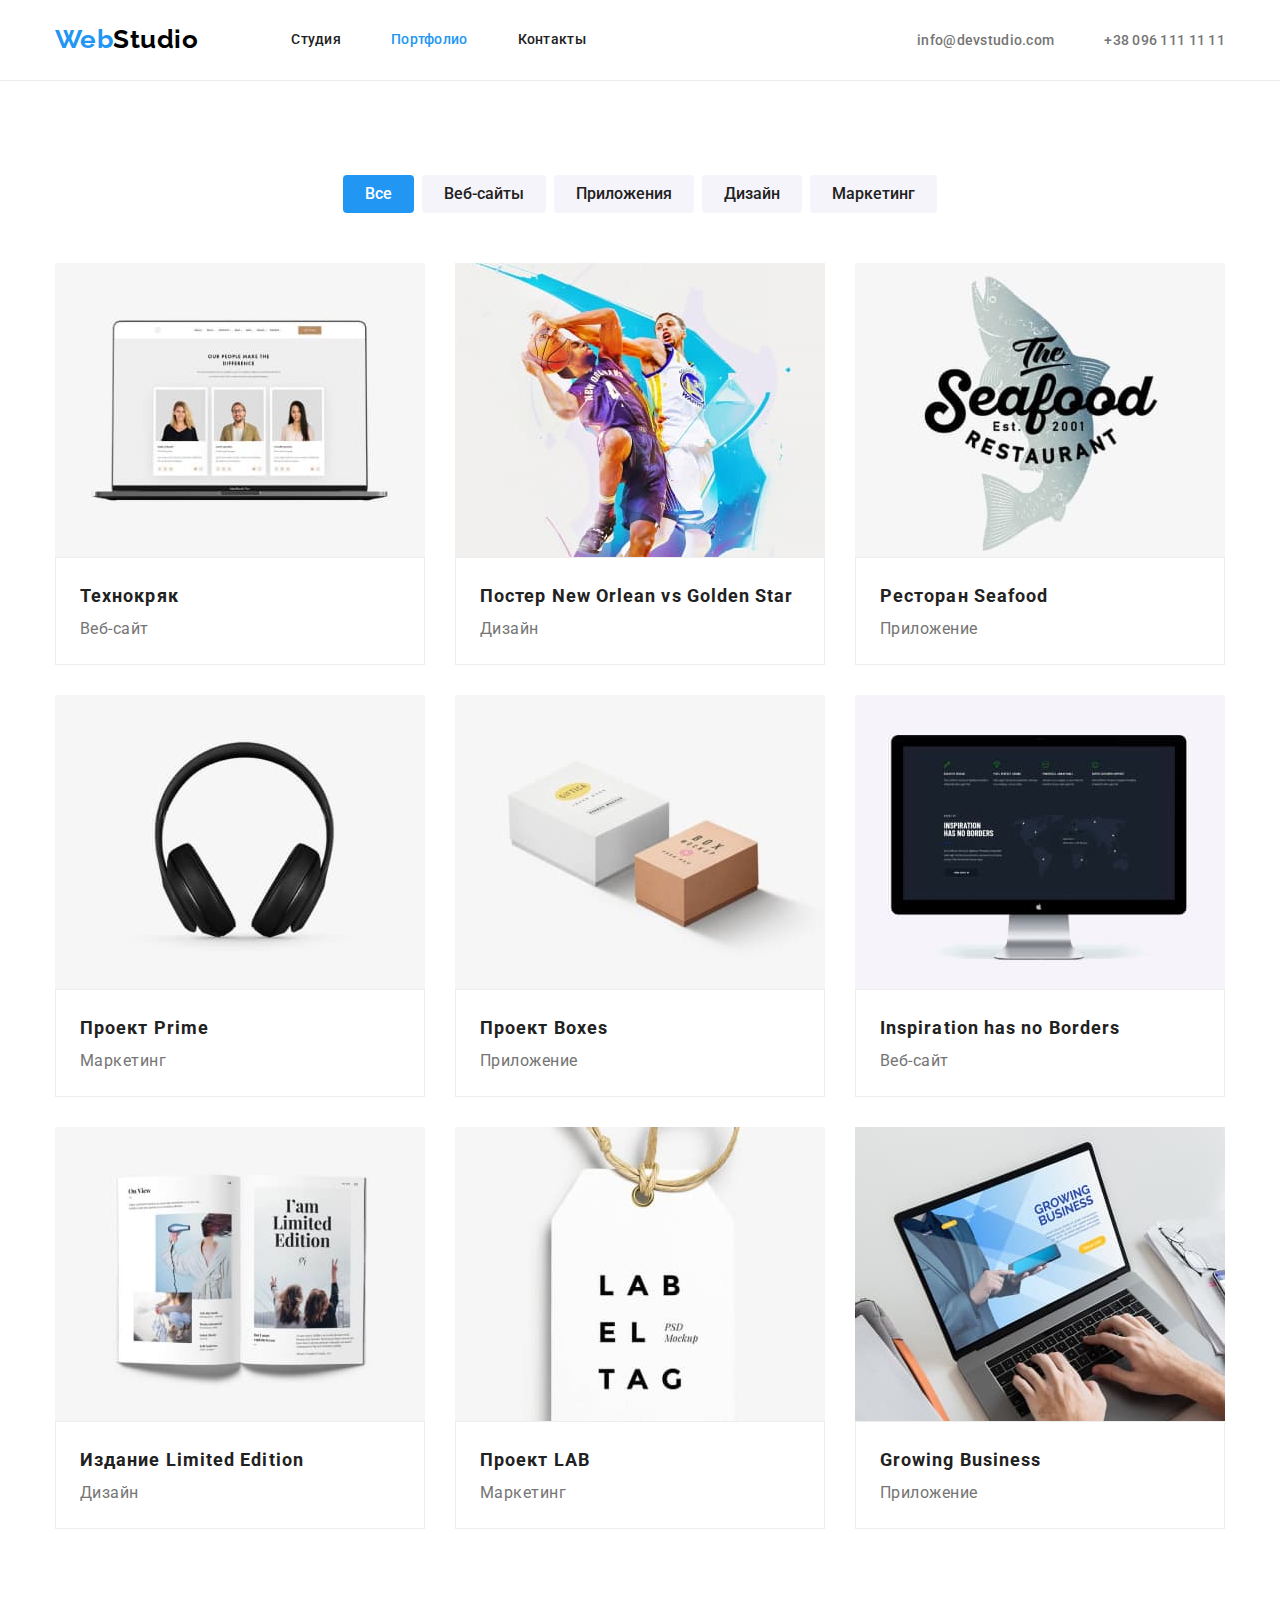
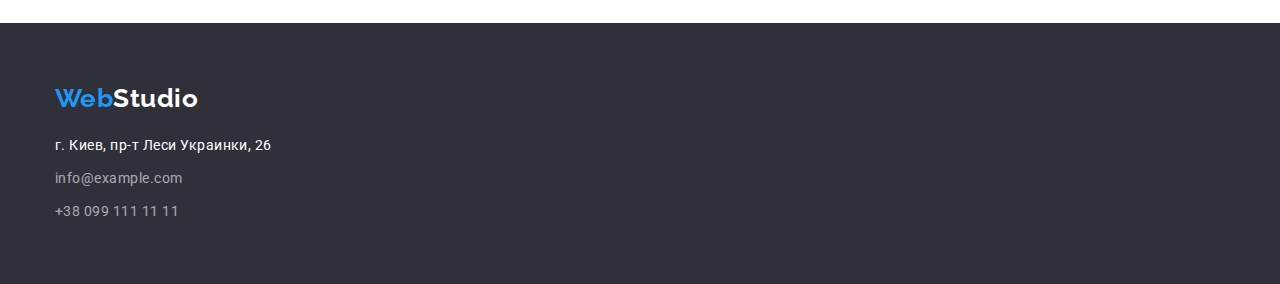
==== portfolio.html @ 56ecabae "Created starter tree" ====
<!DOCTYPE html>
<html lang="en">
  <head>
    <meta charset="UTF-8" />
    <meta http-equiv="X-UA-Compatible" content="IE=edge" />
    <meta name="viewport" content="width=device-width, initial-scale=1.0" />
    <title>Document</title>
    <link rel="preconnect" href="https://fonts.googleapis.com" />
    <link rel="preconnect" href="https://fonts.gstatic.com" crossorigin />
    <link
      href="https://fonts.googleapis.com/css2?family=Raleway:wght@700&family=Roboto:wght@400;500;700;900&display=swap"
      rel="stylesheet"
    />
    <link
      rel="stylesheet"
      href="https://cdnjs.cloudflare.com/ajax/libs/modern-normalize/1.1.0/modern-normalize.min.css"
    />
    <link rel="stylesheet" href="./css/styles.css" />
  </head>
  <body>
    <!-- Шапка -->
    <header>
      <div class="container main-nav">
        <a href="" class="logo"><span>Web</span>Studio</a>
        <nav>
          <ul class="site-nav list">
            <li class="item"><a href="./index.html" class="link">Студия</a></li>
            <li class="item"><a href="" class="link current">Портфолио</a></li>
            <li class="item"><a href="" class="link">Контакты</a></li>
          </ul>
        </nav>
        <ul class="auth-nav list">
          <li class="item">
            <a href="mailto:info@devstudio.com" class="link">info@devstudio.com</a>
          </li>
          <li class="item"><a href="tel:+380961111111" class="link">+38 096 111 11 11</a></li>
        </ul>
      </div>
    </header>
    <!-- Мейн -->
    <main>
      <section class="section projects">
        <div class="container">
          <h1 hidden>Наши проекты</h1>
          <ul class="list buttons">
            <li class="item"><button type="button" class="button-item active">Все</button></li>
            <li class="item"><button type="button" class="button-item">Веб-сайты</button></li>
            <li class="item"><button type="button" class="button-item">Приложения</button></li>
            <li class="item"><button type="button" class="button-item">Дизайн</button></li>
            <li class="item"><button type="button" class="button-item">Маркетинг</button></li>
          </ul>
          <ul class="list project">
            <li class="item">
              <a href="" class="link"
                ><img src="./images/tehno.jpg" alt="Технокряк" width="370" />
                <div class="content">
                  <h2 class="project-title">Технокряк</h2>
                  <p class="project-type">Веб-сайт</p>
                </div></a
              >
            </li>
            <li class="item">
              <a href="" class="link"
                ><img
                  src="./images/poster.jpg"
                  alt="Постер New Orlean vs Golden Star"
                  width="370"
                />
                <div class="content">
                  <h2 class="project-title">Постер New Orlean vs Golden Star</h2>
                  <p class="project-type">Дизайн</p>
                </div></a
              >
            </li>
            <li class="item">
              <a href="" class="link"
                ><img src="./images/resto.jpg" alt="Ресторан Seafood" width="370" />
                <div class="content">
                  <h2 class="project-title">Ресторан Seafood</h2>
                  <p class="project-type">Приложение</p>
                </div></a
              >
            </li>
            <li class="item">
              <a href="" class="link"
                ><img src="./images/prime.jpg" alt="Проект Prime" width="370" />
                <div class="content">
                  <h2 class="project-title">Проект Prime</h2>
                  <p class="project-type">Маркетинг</p>
                </div></a
              >
            </li>
            <li class="item">
              <a href="" class="link"
                ><img src="./images/boxes.jpg" alt="Проект Boxes" width="370" />
                <div class="content">
                  <h2 class="project-title">Проект Boxes</h2>
                  <p class="project-type">Приложение</p>
                </div></a
              >
            </li>
            <li class="item">
              <a href="" class="link"
                ><img src="./images/inspiration.jpg" alt="Inspiration has no Borders" width="370" />
                <div class="content">
                  <h2 class="project-title">Inspiration has no Borders</h2>
                  <p class="project-type">Веб-сайт</p>
                </div></a
              >
            </li>
            <li class="item">
              <a href="" class="link"
                ><img src="./images/limited.jpg" alt="Издание Limited Edition" width="370" />
                <div class="content">
                  <h2 class="project-title">Издание Limited Edition</h2>
                  <p class="project-type">Дизайн</p>
                </div></a
              >
            </li>
            <li class="item">
              <a href="" class="link"
                ><img src="./images/lab.jpg" alt="Проект LAB" width="370" />
                <div class="content">
                  <h2 class="project-title">Проект LAB</h2>
                  <p class="project-type">Маркетинг</p>
                </div></a
              >
            </li>
            <li class="item">
              <a href="" class="link"
                ><img src="./images/growing.jpg" alt="Growing Business" width="370" />
                <div class="content">
                  <h2 class="project-title">Growing Business</h2>
                  <p class="project-type">Приложение</p>
                </div></a
              >
            </li>
          </ul>
        </div>
      </section>
    </main>
    <!-- Футер -->
    <footer class="bottom">
      <div class="container">
        <a href="" class="logo"><span>Web</span>Studio</a>
        <address>
          <ul class="adress-list list">
            <li class="item">г. Киев, пр-т Леси Украинки, 26</li>
            <li class="item">
              <a href="mailto:info@example.com" class="link">info@example.com</a>
            </li>
            <li class="item"><a href="tel:+380991111111" class="link">+38 099 111 11 11</a></li>
          </ul>
        </address>
      </div>
    </footer>
  </body>
</html>
---- css/styles.css ----
/* Цвет основного текста : #757575 */
/* Вторичный цвет текста #212121 */
/* Белый цвет #FFFFFF */
/* Цвет акцента #2196F3 */
/* Вторичный цвет фона #F5F4FA */

:root {
  --primary-text-color: #757575;
  --secondary-text-color: #212121;
  --accent-color: #2196f3;
  --bg-section-color: #2f303a;
  --secondary-bg-color: #f5f4fa;
  --white-color: #ffffff;
  --footer-color-adress: rgba(255, 255, 255, 0.6);
  --black-color: #000000;
}

body {
  background-color: var(--white-color);
  color: var(--primary-text-color);
  font-family: 'Roboto', sans-serif;
  letter-spacing: 0.03em;
}

.list {
  list-style: none;
}

h1,
h2,
h3,
h4,
h5,
h6,
p,
ul {
  margin: 0;
  padding: 0;
}

.container {
  margin-left: auto;
  margin-right: auto;
  width: 1200px;
  padding-left: 15px;
  padding-right: 15px;
}
.section {
  padding-top: 94px;
  padding-bottom: 94px;
}

img {
  display: block;
}
/* Шапка */
header {
  border-bottom: 1px solid #ececec;
}
.logo {
  margin-right: 93px;

  color: var(--black-color);
  font-family: 'Raleway', sans-serif;
  font-weight: 700;
  font-size: 26px;
  line-height: 1.2;
  text-decoration: none;
}
.logo span {
  color: var(--accent-color);
}

/* main-nav */
.main-nav {
  display: flex;
  align-items: center;
}

.site-nav {
  display: flex;
}

.site-nav .item {
  margin-right: 50px;
}

.site-nav .item:last-child {
  margin-right: 0;
}

.site-nav .link {
  display: block;
  padding-top: 32px;
  padding-bottom: 32px;
  color: var(--secondary-text-color);
  font-weight: 500;
  font-size: 14px;
  line-height: 1.14;
  letter-spacing: 0.02em;
  text-decoration: none;
}
.site-nav .link:hover,
.site-nav .link:focus {
  color: var(--accent-color);
}
.link.current {
  color: var(--accent-color);
}

.auth-nav {
  display: flex;
  margin-left: auto;
}

.auth-nav .item + .item {
  margin-left: 50px;
}

.auth-nav .link {
  padding-top: 32px;
  padding-bottom: 32px;

  color: var(--primary-text-color);
  font-weight: 500;
  font-size: 14px;
  line-height: 1.14;
  letter-spacing: 0.02em;
  text-decoration: none;
}
.auth-nav .link:hover,
.auth-nav .link:focus {
  color: var(--accent-color);
}

/* Герой */
.hero {
  padding: 200px 0;

  background-color: var(--bg-section-color);
  text-align: center;
}
.hero-title {
  margin: 0 auto;
  max-width: 650px;

  color: var(--white-color);
  font-weight: 900;
  font-size: 44px;
  line-height: 1.36;
  letter-spacing: 0.06em;
  text-transform: uppercase;
}
.hero button {
  display: inline-block;
  margin-top: 30px;
  padding: 10px 32px;
  border-radius: 4px;
  min-width: 200px;
  height: 50px;

  background-color: var(--accent-color);
  color: var(--white-color);
  cursor: pointer;
  font-family: inherit;
  font-weight: 700;
  font-size: 16px;
  line-height: 1.88;
  letter-spacing: 0.06em;
}

.hero button:focus,
.hero button:hover {
  background-color: #188ce8;
}

/* Особенности */
.features.list {
  display: flex;
}

.features > .item:not(:last-child) {
  margin-right: 30px;
}

.features .title {
  margin-bottom: 10px;

  color: var(--secondary-text-color);
  font-weight: 700;
  font-size: 14px;
  line-height: 1.14;
  text-transform: uppercase;
}
.features p {
  font-size: 14px;
  line-height: 1.71;
}

/* Чем мы занимаемся */
.section-wedo {
  padding-top: 0;
}

.section-wedo .list {
  display: flex;
  margin-top: 50px;
}

.section-wedo .item:nth-child(-n + 2) {
  margin-right: 30px;
}

.section-wedo img {
  display: block;
}

.section-wedo .title {
  color: var(--secondary-text-color);
  font-weight: 700;
  font-size: 36px;
  line-height: 1.17;
  text-align: center;
}

/* Наша команда */
.section-teem .list {
  display: flex;
}

.section .wrapper {
  padding: 30px 0;

  background-color: var(--white-color);
  border-radius: 0px 0px 4px 4px;
}

.section-teem .item {
  flex-basis: calc((100%-90) / 4);
  margin-right: 30px;

  text-align: center;
  box-shadow: 0px 1px 3px rgba(0, 0, 0, 0.12), 0px 1px 1px rgba(0, 0, 0, 0.14),
    0px 2px 1px rgba(0, 0, 0, 0.2);
  border-radius: 0px 0px 4px 4px;
}

.section-teem .item:nth-child(4) {
  margin-right: 0;
}

.section-teem {
  background-color: var(--secondary-bg-color);
}
.teem-title {
  margin-bottom: 50px;

  color: var(--secondary-text-color);
  font-weight: 700;
  font-size: 36px;
  line-height: 1.17;
  text-align: center;
}
.teem {
  color: var(--secondary-text-color);
}
.teem-name {
  margin-bottom: 10px;

  color: var(--secondary-text-color);
  font-weight: 500;
  font-size: 16px;
  line-height: 1.18;
}

.role {
  font-size: 16px;
  line-height: 1.18;
}
/* Футер */
.bottom {
  padding-top: 60px;
  padding-bottom: 60px;
  background-color: var(--bg-section-color);
}
.bottom a {
  color: var(--white-color);
}

.adress-list {
  margin-top: 20px;
}

.adress-list .item {
  margin-bottom: 9px;

  color: var(--white-color);
  font-style: normal;
  font-size: 14px;
  line-height: 1.71;
}

.adress-list .item:last-child {
  margin-bottom: 0;
}

.adress-list .link {
  color: var(--footer-color-adress);
  font-size: 14px;
  line-height: 1.71;
  text-decoration: none;
}
.adress-list .link:hover,
.adress-list .link:focus {
  color: var(--accent-color);
}

/* Портфолио */
.projects .list.buttons {
  display: flex;
  justify-content: center;
  margin-bottom: 50px;
}

.buttons .item:not(:last-child) {
  margin-right: 8px;
}

.button-item {
  padding: 6px 22px;
  border: transparent;
  border-radius: 4px;

  background-color: var(--secondary-bg-color);
  color: var(--secondary-text-color);
  cursor: pointer;
  font-family: inherit;
  font-weight: 500;
  font-size: 16px;
  line-height: 1.62;
}

.buttons .active {
  background-color: var(--accent-color);
  color: var(--white-color);
}

.button-item:hover,
.button-item:focus {
  background-color: var(--accent-color);
  color: var(--white-color);
}

.list.project {
  display: flex;
  flex-wrap: wrap;
  margin-left: -30px;
  margin-top: -30px;
}

.project .item {
  flex-basis: calc(100% / 3 - 30px);
  margin-left: 30px;
  margin-top: 30px;
}

.content {
  padding: 20px 24px;
  border: 1px solid #eeeeee;
}

.project-title {
  color: var(--secondary-text-color);
  font-weight: 700;
  font-size: 18px;
  line-height: 2;
  letter-spacing: 0.06em;
}
.project-type {
  color: var(--primary-text-color);
  font-size: 16px;
  line-height: 1.88;
}

.projects .link {
  text-decoration: none;
}
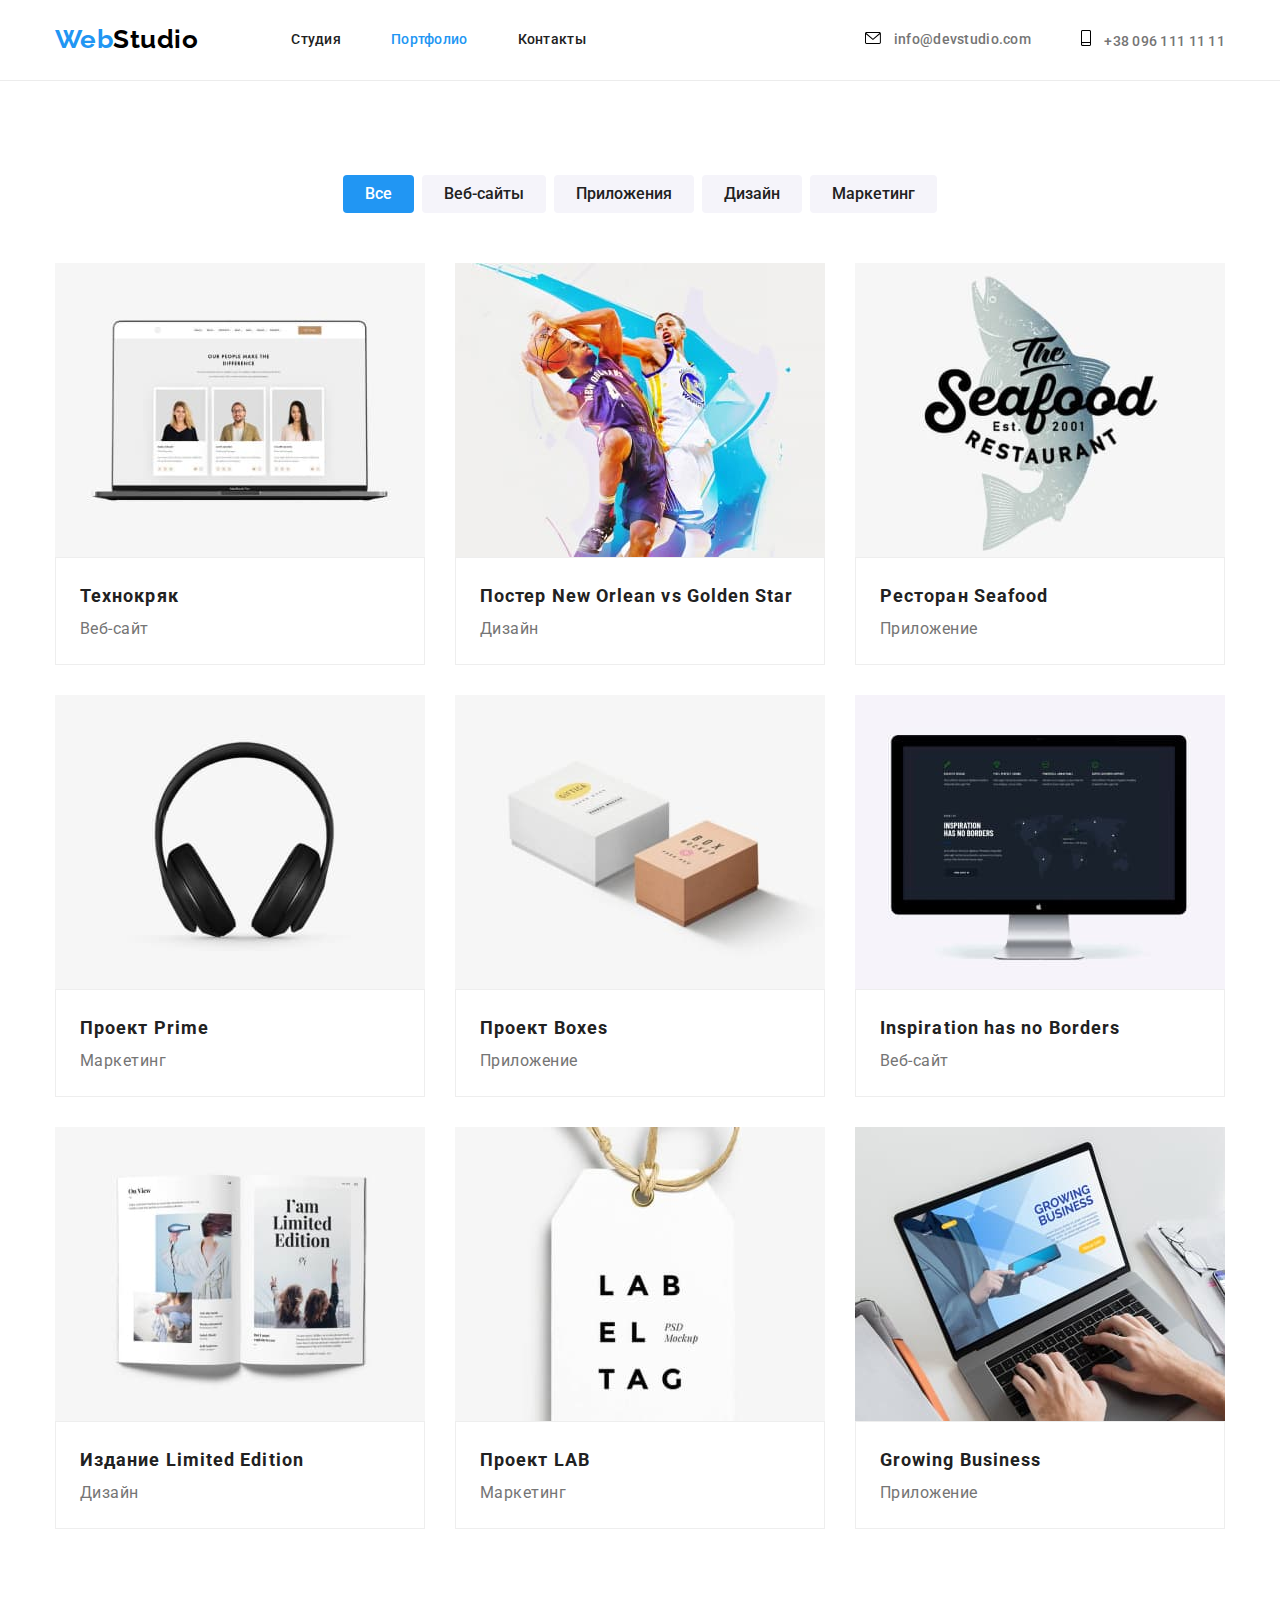
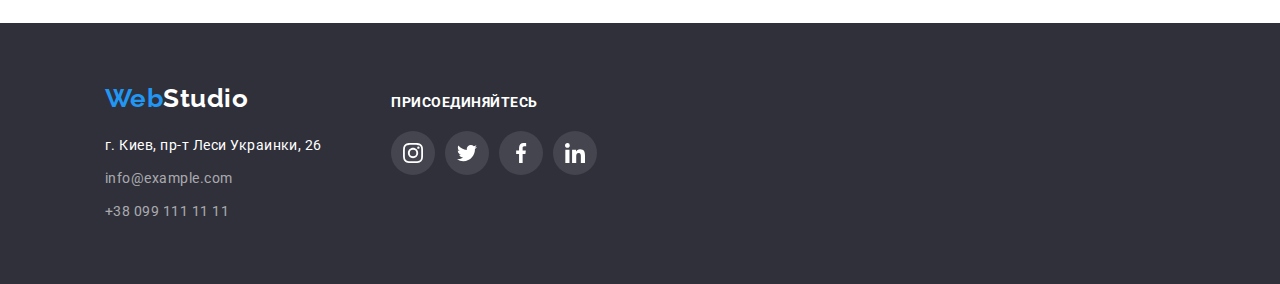
==== commit fd0ccd59: "add portfolio css" ====
--- a/portfolio.html
+++ b/portfolio.html
@@ -31,9 +31,21 @@
         </nav>
         <ul class="auth-nav list">
           <li class="item">
-            <a href="mailto:info@devstudio.com" class="link">info@devstudio.com</a>
+            <a href="mailto:info@devstudio.com" class="link">
+              <svg class="icon-mail" width="16" height="12">
+                <use href="./images/icons-sprite.svg#icon-envelope"></use>
+              </svg>
+              info@devstudio.com</a
+            >
           </li>
-          <li class="item"><a href="tel:+380961111111" class="link">+38 096 111 11 11</a></li>
+          <li class="item">
+            <a href="tel:+380961111111" class="link">
+              <svg class="icon-tell" width="10" height="16">
+                <use href="./images/icons-sprite.svg#icon-smartphone"></use>
+              </svg>
+              +38 096 111 11 11</a
+            >
+          </li>
         </ul>
       </div>
     </header>
@@ -142,16 +154,51 @@
     <!-- Футер -->
     <footer class="bottom">
       <div class="container">
-        <a href="" class="logo"><span>Web</span>Studio</a>
-        <address>
-          <ul class="adress-list list">
-            <li class="item">г. Киев, пр-т Леси Украинки, 26</li>
-            <li class="item">
-              <a href="mailto:info@example.com" class="link">info@example.com</a>
-            </li>
-            <li class="item"><a href="tel:+380991111111" class="link">+38 099 111 11 11</a></li>
-          </ul>
-        </address>
+        <div class="wrapper">
+          <a href="" class="logo"><span>Web</span>Studio</a>
+          <address>
+            <ul class="adress-list list">
+              <li class="item">г. Киев, пр-т Леси Украинки, 26</li>
+              <li class="item">
+                <a href="mailto:info@example.com" class="link">info@example.com</a>
+              </li>
+              <li class="item"><a href="tel:+380991111111" class="link">+38 099 111 11 11</a></li>
+            </ul>
+          </address>
+        </div>
+        <div class="wrapper">
+          <p class="text">присоединяйтесь</p>
+          <ul class="list list-social">
+            <li>
+              <a href="" class="social-link">
+                <svg class="icon-link" width="20" height="20">
+                  <use href="./images/icons-sprite.svg#icon-instagram"></use>
+                </svg>
+              </a>
+            </li>
+            <li>
+              <a href="" class="social-link">
+                <svg class="icon-link" width="20" height="20">
+                  <use href="./images/icons-sprite.svg#icon-twitter"></use>
+                </svg>
+              </a>
+            </li>
+            <li>
+              <a href="" class="social-link">
+                <svg class="icon-link" width="20" height="20">
+                  <use href="./images/icons-sprite.svg#icon-facebook"></use>
+                </svg>
+              </a>
+            </li>
+            <li>
+              <a href="" class="social-link">
+                <svg class="icon-link" width="20" height="20">
+                  <use href="./images/icons-sprite.svg#icon-linkedin"></use>
+                </svg>
+              </a>
+            </li>
+          </ul>
+        </div>
       </div>
     </footer>
   </body>
--- a/css/styles.css
+++ b/css/styles.css
@@ -50,6 +50,19 @@
   padding-bottom: 94px;
 }
 
+.visually-hidden {
+  position: absolute;
+  white-space: nowrap;
+  width: 1px;
+  height: 1px;
+  overflow: hidden;
+  border: 0;
+  padding: 0;
+  clip: rect(0 0 0 0);
+  clip-path: inset(50%);
+  margin: -1px;
+}
+
 img {
   display: block;
 }
@@ -133,10 +146,25 @@
   color: var(--accent-color);
 }
 
+.icon-mail,
+.icon-tell {
+  display: inline-block;
+  margin-right: 10px;
+}
+
+.auth-nav .link:hover,
+.auth-nav .link:focus {
+  fill: var(--accent-color);
+}
+
 /* Герой */
 .hero {
   padding: 200px 0;
-
+  max-width: 1600px;
+  margin-right: auto;
+  margin-left: auto;
+  background-image: linear-gradient(to right, rgba(47, 48, 58, 0.4), rgba(47, 48, 58, 0.4)),
+    url(../images/hero.jpg);
   background-color: var(--bg-section-color);
   text-align: center;
 }
@@ -156,11 +184,13 @@
   margin-top: 30px;
   padding: 10px 32px;
   border-radius: 4px;
+  border: transparent;
   min-width: 200px;
   height: 50px;
 
   background-color: var(--accent-color);
   color: var(--white-color);
+
   cursor: pointer;
   font-family: inherit;
   font-weight: 700;
@@ -179,8 +209,20 @@
   display: flex;
 }
 
+.features > .item {
+  flex-basis: calc((100% - 30px) / 4);
+}
+
 .features > .item:not(:last-child) {
   margin-right: 30px;
+}
+
+.icon-features {
+  padding: 25px 100px;
+  background-color: var(--secondary-bg-color);
+  height: 120px;
+  width: 100%;
+  margin-bottom: 30px;
 }
 
 .features .title {
@@ -229,7 +271,7 @@
 }
 
 .section .wrapper {
-  padding: 30px 0;
+  padding-top: 30px;
 
   background-color: var(--white-color);
   border-radius: 0px 0px 4px 4px;
@@ -276,6 +318,75 @@
 .role {
   font-size: 16px;
   line-height: 1.18;
+}
+
+/* Ссылки на соцсети */
+
+.social-links {
+  display: flex;
+  justify-content: center;
+  padding: 16px 32px 30px 32px;
+  background-color: var(--white-color);
+  border-radius: 0px 0px 4px 4px;
+}
+
+.social-link {
+  display: block;
+  height: 44px;
+  width: 44px;
+  padding: 12px;
+  border-radius: 50%;
+  color: #afb1b8;
+}
+
+.item-social:not(:last-child) {
+  margin-right: 10px;
+}
+
+.social-link:hover {
+  background-color: var(--accent-color);
+  color: var(--white-color);
+}
+
+.icon-link {
+  fill: currentColor;
+}
+/* <!-- Постоянные клиенты --> */
+.clients-title {
+  font-weight: 700;
+  font-size: 36px;
+  line-height: 1.16;
+  text-align: center;
+  color: var(--secondary-text-color);
+  margin-bottom: 50px;
+}
+
+.clients-list {
+  display: flex;
+  justify-content: center;
+}
+
+.client-item:not(:last-child) {
+  margin-right: 30px;
+}
+
+.clients .link {
+  display: block;
+  height: 92px;
+  width: 170px;
+  padding: 16px 32px;
+  border: 1px solid #afb1b8;
+  border-radius: 4px;
+  color: #afb1b8;
+}
+
+.icon-comp {
+  fill: currentColor;
+}
+
+.client-item .link:hover {
+  color: var(--accent-color);
+  border: 1px solid #2196f3;
 }
 /* Футер */
 .bottom {
@@ -315,6 +426,36 @@
   color: var(--accent-color);
 }
 
+.bottom .container {
+  display: flex;
+}
+
+.bottom .wrapper {
+  margin-left: 50px;
+}
+
+.text {
+  margin-top: 12px;
+  margin-bottom: 20px;
+  font-weight: 700;
+  font-size: 14px;
+  line-height: 1.14;
+  text-transform: uppercase;
+  color: var(--white-color);
+}
+
+.bottom .list-social {
+  display: flex;
+}
+
+.bottom .social-link {
+  background-color: rgba(255, 255, 255, 0.1);
+  margin-right: 10px;
+}
+
+.social-link:hover {
+  background-color: var(--accent-color);
+}
 /* Портфолио */
 .projects .list.buttons {
   display: flex;
@@ -349,6 +490,8 @@
 .button-item:focus {
   background-color: var(--accent-color);
   color: var(--white-color);
+  box-shadow: 0px 3px 1px rgba(0, 0, 0, 0.1), 0px 1px 2px rgba(0, 0, 0, 0.08),
+    0px 2px 2px rgba(0, 0, 0, 0.12);
 }
 
 .list.project {
@@ -385,3 +528,8 @@
 .projects .link {
   text-decoration: none;
 }
+
+.projects .item:hover {
+  box-shadow: 0px 1px 1px rgba(0, 0, 0, 0.12), 0px 4px 4px rgba(0, 0, 0, 0.06),
+    1px 4px 6px rgba(0, 0, 0, 0.16);
+}
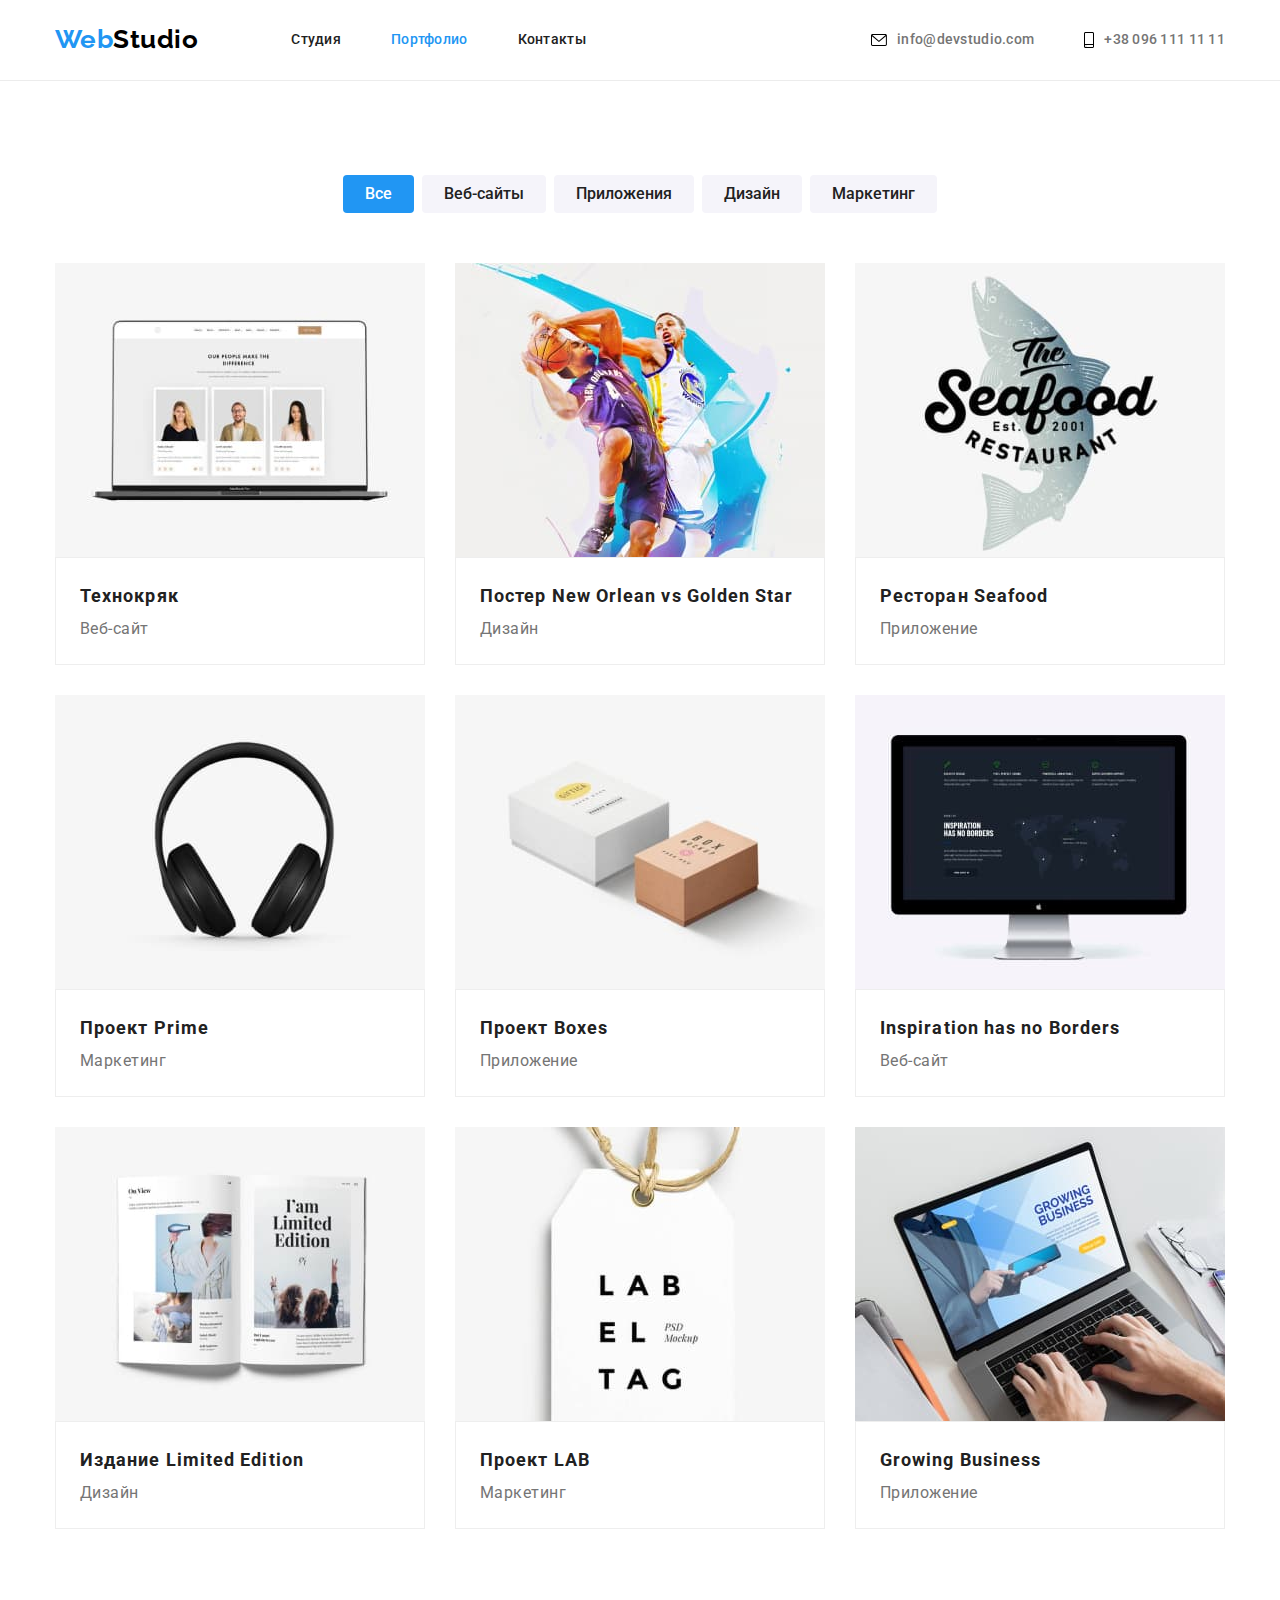
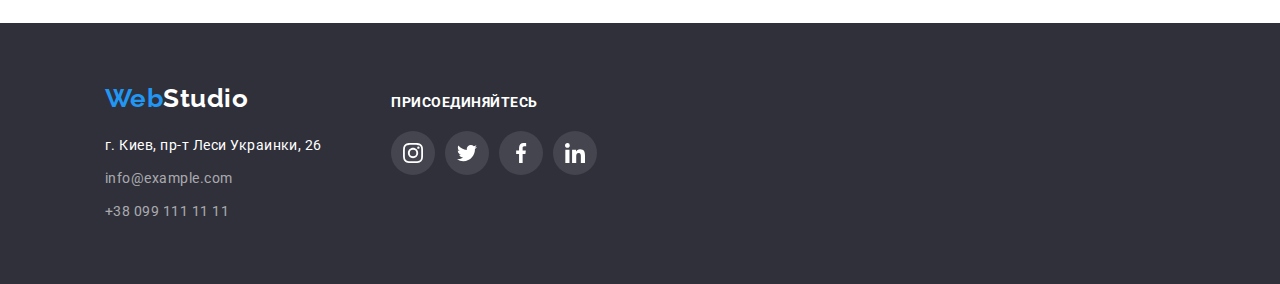
==== commit 45777bd9: "added fix for portfolio footer" ====
--- a/portfolio.html
+++ b/portfolio.html
@@ -169,28 +169,28 @@
         <div class="wrapper">
           <p class="text">присоединяйтесь</p>
           <ul class="list list-social">
-            <li>
+            <li class="item-icon">
               <a href="" class="social-link">
                 <svg class="icon-link" width="20" height="20">
                   <use href="./images/icons-sprite.svg#icon-instagram"></use>
                 </svg>
               </a>
             </li>
-            <li>
+            <li class="item-icon">
               <a href="" class="social-link">
                 <svg class="icon-link" width="20" height="20">
                   <use href="./images/icons-sprite.svg#icon-twitter"></use>
                 </svg>
               </a>
             </li>
-            <li>
+            <li class="item-icon">
               <a href="" class="social-link">
                 <svg class="icon-link" width="20" height="20">
                   <use href="./images/icons-sprite.svg#icon-facebook"></use>
                 </svg>
               </a>
             </li>
-            <li>
+            <li class="item-icon">
               <a href="" class="social-link">
                 <svg class="icon-link" width="20" height="20">
                   <use href="./images/icons-sprite.svg#icon-linkedin"></use>
--- a/css/styles.css
+++ b/css/styles.css
@@ -134,6 +134,9 @@
   padding-top: 32px;
   padding-bottom: 32px;
 
+  display: flex;
+  align-items: center;
+
   color: var(--primary-text-color);
   font-weight: 500;
   font-size: 14px;
@@ -159,13 +162,16 @@
 
 /* Герой */
 .hero {
+  background-color: var(--bg-section-color);
+}
+
+.hero .wraper {
   padding: 200px 0;
   max-width: 1600px;
   margin-right: auto;
   margin-left: auto;
   background-image: linear-gradient(to right, rgba(47, 48, 58, 0.4), rgba(47, 48, 58, 0.4)),
     url(../images/hero.jpg);
-  background-color: var(--bg-section-color);
   text-align: center;
 }
 .hero-title {
@@ -217,9 +223,12 @@
   margin-right: 30px;
 }
 
-.icon-features {
-  padding: 25px 100px;
+.wrapper-features {
+  display: flex;
+  justify-content: center;
+  align-items: center;
   background-color: var(--secondary-bg-color);
+  border-radius: 4px;
   height: 120px;
   width: 100%;
   margin-bottom: 30px;
@@ -272,6 +281,7 @@
 
 .section .wrapper {
   padding-top: 30px;
+  padding-bottom: 30px;
 
   background-color: var(--white-color);
   border-radius: 0px 0px 4px 4px;
@@ -325,16 +335,18 @@
 .social-links {
   display: flex;
   justify-content: center;
-  padding: 16px 32px 30px 32px;
+  margin-top: 16px;
+  /* padding: 16px 32px 30px 32px; */
   background-color: var(--white-color);
   border-radius: 0px 0px 4px 4px;
 }
 
 .social-link {
-  display: block;
+  display: flex;
+  justify-content: center;
+  align-items: center;
   height: 44px;
   width: 44px;
-  padding: 12px;
   border-radius: 50%;
   color: #afb1b8;
 }
@@ -371,10 +383,12 @@
 }
 
 .clients .link {
-  display: block;
+  display: flex;
+  justify-content: center;
+  align-items: center;
   height: 92px;
   width: 170px;
-  padding: 16px 32px;
+
   border: 1px solid #afb1b8;
   border-radius: 4px;
   color: #afb1b8;
@@ -448,9 +462,12 @@
   display: flex;
 }
 
+.item-icon {
+  margin-right: 10px;
+}
+
 .bottom .social-link {
   background-color: rgba(255, 255, 255, 0.1);
-  margin-right: 10px;
 }
 
 .social-link:hover {
